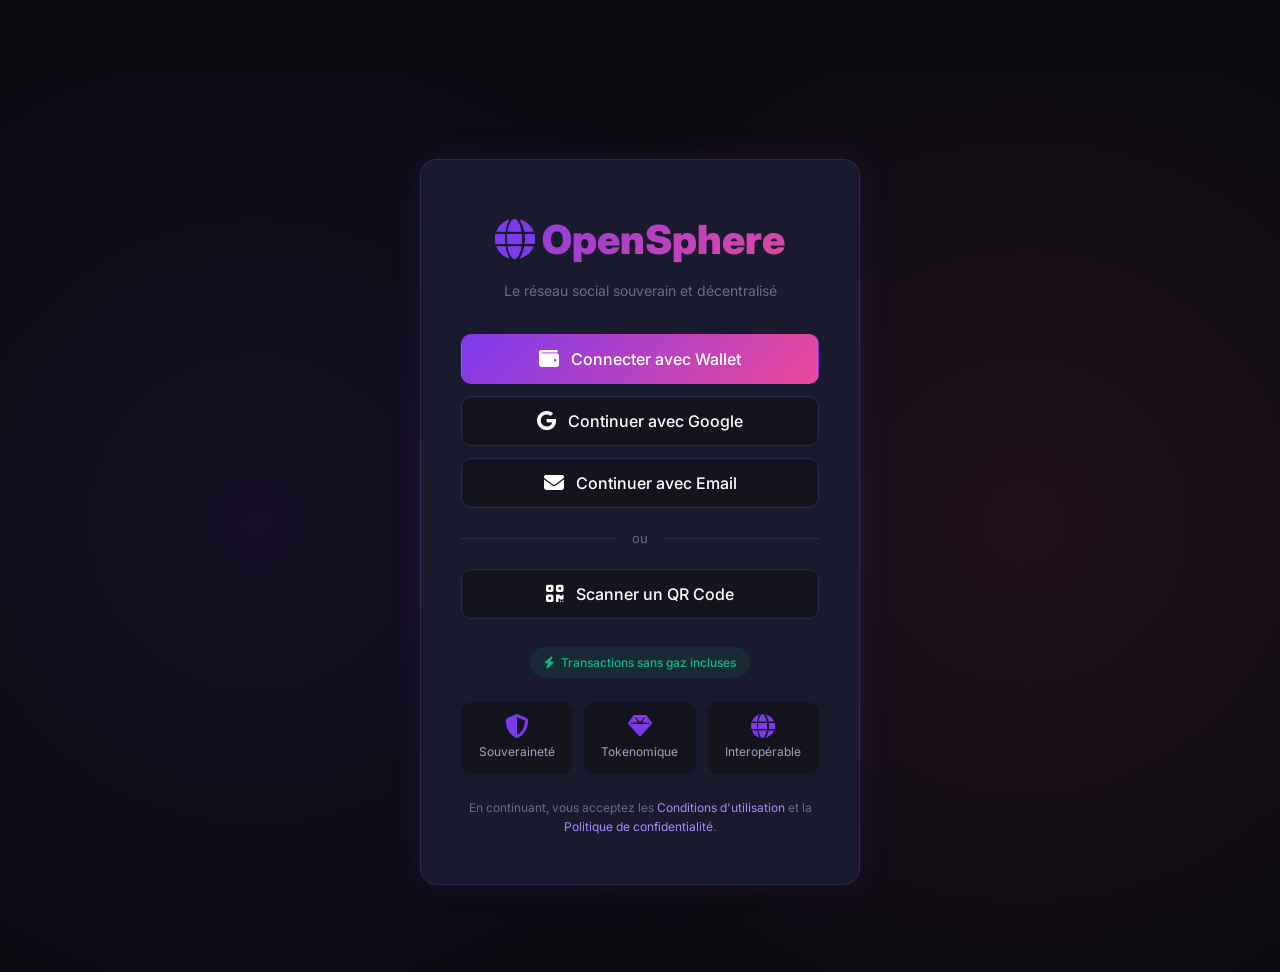
==== login.html @ 9bce2aa5 "Initial commit - OpenSphere Frontend" ====
<!DOCTYPE html>
<html lang="fr">
<head>
    <meta charset="UTF-8" />
    <meta name="viewport" content="width=device-width, initial-scale=1.0" />
    <title>Connexion - OpenSphere</title>
    <link rel="icon" href="data:image/svg+xml,<svg xmlns='http://www.w3.org/2000/svg' viewBox='0 0 100 100'><text y='.9em' font-size='90'>🌐</text></svg>" />
    <link rel="stylesheet" href="css/style.css" />
    <link rel="preconnect" href="https://fonts.googleapis.com" />
    <link rel="preconnect" href="https://fonts.gstatic.com" crossorigin />
    <link href="https://fonts.googleapis.com/css2?family=Inter:wght@300;400;500;600;700;800;900&display=swap" rel="stylesheet" />
    <link rel="stylesheet" href="https://cdnjs.cloudflare.com/ajax/libs/font-awesome/6.5.1/css/all.min.css" />
    <style>
        .login-page {
            min-height: 100vh;
            display: flex;
            align-items: center;
            justify-content: center;
            background: var(--bg-primary);
            padding: 20px;
            background-image: radial-gradient(circle at 20% 50%, rgba(124,58,237,0.1) 0%, transparent 50%),
                              radial-gradient(circle at 80% 50%, rgba(236,72,153,0.1) 0%, transparent 50%);
        }
        .login-container {
            background: var(--bg-card);
            border: 1px solid var(--border-color);
            border-radius: var(--radius);
            padding: 48px 40px;
            max-width: 440px;
            width: 100%;
            text-align: center;
            box-shadow: var(--shadow-glow);
        }
        .login-logo {
            font-size: 40px;
            font-weight: 900;
            background: var(--purple-gradient);
            -webkit-background-clip: text;
            -webkit-text-fill-color: transparent;
            background-clip: text;
            margin-bottom: 8px;
        }
        .login-logo i {
            -webkit-text-fill-color: initial;
            color: var(--purple-primary);
        }
        .login-subtitle {
            color: var(--text-muted);
            font-size: 14px;
            margin-bottom: 32px;
        }
        .login-btn {
            width: 100%;
            padding: 14px;
            border: 1px solid var(--border-color);
            border-radius: var(--radius-sm);
            background: var(--bg-secondary);
            color: var(--text-primary);
            font-size: 16px;
            font-weight: 500;
            cursor: pointer;
            transition: var(--transition);
            display: flex;
            align-items: center;
            justify-content: center;
            gap: 12px;
            font-family: inherit;
            margin-bottom: 12px;
        }
        .login-btn:hover {
            background: var(--bg-hover);
            border-color: var(--purple-primary);
            transform: translateY(-2px);
        }
        .login-btn.primary {
            background: var(--purple-gradient);
            border-color: transparent;
            color: white;
        }
        .login-btn.primary:hover {
            transform: translateY(-2px);
            box-shadow: 0 0 30px rgba(124, 58, 237, 0.3);
        }
        .login-btn i {
            font-size: 20px;
        }
        .login-divider {
            display: flex;
            align-items: center;
            gap: 16px;
            margin: 20px 0;
            color: var(--text-muted);
            font-size: 13px;
        }
        .login-divider::before,
        .login-divider::after {
            content: '';
            flex: 1;
            height: 1px;
            background: var(--border-color);
        }
        .login-features {
            display: grid;
            grid-template-columns: 1fr 1fr 1fr;
            gap: 12px;
            margin-top: 24px;
        }
        .login-feature {
            padding: 12px;
            background: var(--bg-secondary);
            border-radius: var(--radius-sm);
            font-size: 12px;
            color: var(--text-secondary);
            transition: var(--transition);
        }
        .login-feature:hover {
            background: var(--bg-hover);
            transform: translateY(-2px);
        }
        .login-feature i {
            display: block;
            font-size: 24px;
            margin-bottom: 4px;
            color: var(--purple-primary);
        }
        .gasless-badge {
            display: inline-flex;
            align-items: center;
            gap: 6px;
            background: rgba(16, 185, 129, 0.1);
            color: var(--green-success);
            padding: 6px 14px;
            border-radius: 50px;
            font-size: 12px;
            font-weight: 500;
            margin-top: 16px;
        }
        .login-footer {
            margin-top: 24px;
            color: var(--text-muted);
            font-size: 12px;
        }
        .login-footer a {
            color: var(--purple-light);
            text-decoration: none;
        }
        .login-footer a:hover {
            text-decoration: underline;
        }
        .wallet-connect-animation {
            display: none;
            align-items: center;
            justify-content: center;
            gap: 12px;
            padding: 12px;
            margin-top: 16px;
            background: var(--bg-secondary);
            border-radius: var(--radius-sm);
            border: 1px solid var(--purple-primary);
        }
        .wallet-connect-animation.active {
            display: flex;
        }
        .spinner {
            width: 20px;
            height: 20px;
            border: 2px solid var(--border-color);
            border-top-color: var(--purple-primary);
            border-radius: 50%;
            animation: spin 0.8s linear infinite;
        }
        @keyframes spin {
            to { transform: rotate(360deg); }
        }
    </style>
</head>
<body>
    <div class="login-page">
        <div class="login-container">
            <div class="login-logo">
                <i class="fas fa-globe"></i> OpenSphere
            </div>
            <p class="login-subtitle">Le réseau social souverain et décentralisé</p>
            
            <button class="login-btn primary" id="connectWalletBtn">
                <i class="fas fa-wallet"></i> Connecter avec Wallet
            </button>
            
            <button class="login-btn" id="googleBtn">
                <i class="fab fa-google"></i> Continuer avec Google
            </button>
            
            <button class="login-btn" id="emailBtn">
                <i class="fas fa-envelope"></i> Continuer avec Email
            </button>
            
            <div class="wallet-connect-animation" id="walletAnimation">
                <div class="spinner"></div>
                <span>Connexion en cours...</span>
            </div>
            
            <div class="login-divider">ou</div>
            
            <button class="login-btn" id="qrBtn">
                <i class="fas fa-qrcode"></i> Scanner un QR Code
            </button>
            
            <div class="gasless-badge">
                <i class="fas fa-bolt"></i> Transactions sans gaz incluses
            </div>
            
            <div class="login-features">
                <div class="login-feature">
                    <i class="fas fa-shield-alt"></i>
                    Souveraineté
                </div>
                <div class="login-feature">
                    <i class="fas fa-gem"></i>
                    Tokenomique
                </div>
                <div class="login-feature">
                    <i class="fas fa-globe"></i>
                    Interopérable
                </div>
            </div>
            
            <div class="login-footer">
                En continuant, vous acceptez les <a href="#">Conditions d'utilisation</a> et la <a href="#">Politique de confidentialité</a>.
            </div>
        </div>
    </div>
    <script src="js/utils.js"></script>
    <script>
        document.addEventListener('DOMContentLoaded', () => {
            const user = localStorage.getItem('user');
            if (user) {
                window.location.href = 'index.html';
                return;
            }

            const connectBtn = document.getElementById('connectWalletBtn');
            const walletAnimation = document.getElementById('walletAnimation');
            
            function handleLogin(method) {
                walletAnimation.classList.add('active');
                connectBtn.disabled = true;
                
                setTimeout(() => {
                    const user = {
                        id: 'user_' + Date.now(),
                        name: 'Utilisateur Web3',
                        username: 'user_' + Math.random().toString(36).slice(2, 8),
                        wallet: '0x' + Array.from({length: 40}, () => 
                            Math.floor(Math.random() * 16).toString(16)
                        ).join(''),
                        avatar: 'https://i.pravatar.cc/80?img=' + Math.floor(Math.random() * 70),
                        verified: Math.random() > 0.7,
                        followers: Math.floor(Math.random() * 1000),
                        following: Math.floor(Math.random() * 500),
                        posts: 0,
                        sphereBalance: (Math.random() * 10).toFixed(2),
                        diamondsReceived: Math.floor(Math.random() * 500),
                        reputation: Math.floor(Math.random() * 3000),
                        rank: '#' + Math.floor(Math.random() * 1000),
                        joined: new Date().toLocaleDateString('fr-FR'),
                        location: 'Paris, France',
                        bio: 'Passionné par le Web3 🚀'
                    };
                    
                    localStorage.setItem('user', JSON.stringify(user));
                    localStorage.setItem('authToken', 'simulated_token_' + Date.now());
                    
                    showToast(`Connecté avec succès ! Bienvenue ${user.name} 🎉`, 'success');
                    
                    setTimeout(() => {
                        window.location.href = 'index.html';
                    }, 500);
                }, 1500);
            }

            connectBtn.addEventListener('click', () => handleLogin('wallet'));
            document.getElementById('googleBtn').addEventListener('click', () => handleLogin('google'));
            document.getElementById('emailBtn').addEventListener('click', () => handleLogin('email'));
            document.getElementById('qrBtn').addEventListener('click', () => {
                showToast('🔍 Fonctionnalité QR Code disponible bientôt', 'info');
            });
            
            showToast('Bienvenue sur OpenSphere ! Connectez-vous pour commencer', 'info');
        });
    </script>
</body>
</html>
---- css/style.css ----
/* ===== RESET & BASE ===== */
* {
    margin: 0;
    padding: 0;
    box-sizing: border-box;
}

:root {
    --bg-primary: #0a0a0f;
    --bg-secondary: #14141e;
    --bg-card: #1a1a2e;
    --bg-hover: #252547;
    --border-color: #2a2a4a;
    --text-primary: #ffffff;
    --text-secondary: #a0a0c0;
    --text-muted: #6a6a8a;
    --purple-primary: #7c3aed;
    --purple-light: #a78bfa;
    --purple-gradient: linear-gradient(135deg, #7c3aed, #ec4899);
    --pink-primary: #ec4899;
    --green-success: #10b981;
    --red-danger: #ef4444;
    --blue-info: #3b82f6;
    --shadow-glow: 0 0 30px rgba(124, 58, 237, 0.15);
    --transition: all 0.3s cubic-bezier(0.4, 0, 0.2, 1);
    --radius: 16px;
    --radius-sm: 10px;
}

html {
    scroll-behavior: smooth;
}

body {
    font-family: 'Inter', -apple-system, BlinkMacSystemFont, sans-serif;
    background: var(--bg-primary);
    color: var(--text-primary);
    line-height: 1.6;
    min-height: 100vh;
    padding-top: 72px;
}

/* ===== SCROLLBAR ===== */
::-webkit-scrollbar {
    width: 8px;
    height: 8px;
}
::-webkit-scrollbar-track {
    background: var(--bg-secondary);
}
::-webkit-scrollbar-thumb {
    background: var(--purple-primary);
    border-radius: 10px;
}
::-webkit-scrollbar-thumb:hover {
    background: var(--purple-light);
}

/* ===== UTILITIES ===== */
.container {
    max-width: 1400px;
    margin: 0 auto;
    padding: 0 20px;
}

.online {
    color: var(--green-success);
}

/* ===== NAVIGATION ===== */
.navbar {
    position: fixed;
    top: 0;
    left: 0;
    right: 0;
    z-index: 1000;
    background: rgba(10, 10, 15, 0.85);
    backdrop-filter: blur(20px);
    -webkit-backdrop-filter: blur(20px);
    border-bottom: 1px solid var(--border-color);
    padding: 0 20px;
    height: 72px;
    display: flex;
    align-items: center;
}

.nav-container {
    max-width: 1400px;
    width: 100%;
    margin: 0 auto;
    display: flex;
    align-items: center;
    justify-content: space-between;
    gap: 20px;
}

.nav-left {
    display: flex;
    align-items: center;
}

.logo {
    display: flex;
    align-items: center;
    gap: 10px;
    text-decoration: none;
    font-size: 24px;
    font-weight: 900;
    background: var(--purple-gradient);
    -webkit-background-clip: text;
    -webkit-text-fill-color: transparent;
    background-clip: text;
    transition: var(--transition);
}

.logo i {
    -webkit-text-fill-color: initial;
    color: var(--purple-primary);
    font-size: 28px;
}

.logo:hover {
    transform: scale(1.02);
}

.nav-center {
    flex: 1;
    max-width: 600px;
    margin: 0 20px;
}

.search-bar {
    display: flex;
    align-items: center;
    background: var(--bg-secondary);
    border: 1px solid var(--border-color);
    border-radius: 50px;
    padding: 8px 16px;
    transition: var(--transition);
}

.search-bar:focus-within {
    border-color: var(--purple-primary);
    box-shadow: 0 0 0 4px rgba(124, 58, 237, 0.15);
}

.search-bar i {
    color: var(--text-muted);
    font-size: 16px;
    margin-right: 12px;
}

.search-bar input {
    background: transparent;
    border: none;
    outline: none;
    color: var(--text-primary);
    font-size: 14px;
    width: 100%;
    font-family: inherit;
}

.search-bar input::placeholder {
    color: var(--text-muted);
}

.nav-right {
    display: flex;
    align-items: center;
    gap: 6px;
}

.nav-link {
    position: relative;
    display: flex;
    align-items: center;
    justify-content: center;
    width: 42px;
    height: 42px;
    border-radius: 50%;
    color: var(--text-secondary);
    text-decoration: none;
    transition: var(--transition);
    font-size: 20px;
}

.nav-link:hover {
    background: var(--bg-hover);
    color: var(--text-primary);
}

.nav-link.active {
    color: var(--purple-primary);
    background: rgba(124, 58, 237, 0.1);
}

.nav-link .badge {
    position: absolute;
    top: 4px;
    right: 4px;
    background: var(--red-danger);
    color: white;
    font-size: 10px;
    font-weight: 700;
    width: 18px;
    height: 18px;
    border-radius: 50%;
    display: flex;
    align-items: center;
    justify-content: center;
}

.btn-post {
    display: flex;
    align-items: center;
    gap: 8px;
    padding: 8px 20px;
    background: var(--purple-gradient);
    border: none;
    border-radius: 50px;
    color: white;
    font-weight: 600;
    font-size: 14px;
    cursor: pointer;
    transition: var(--transition);
    font-family: inherit;
}

.btn-post:hover {
    transform: scale(1.05);
    box-shadow: 0 0 30px rgba(124, 58, 237, 0.4);
}

.btn-post i {
    font-size: 16px;
}

.profile-avatar {
    width: 40px;
    height: 40px;
    border-radius: 50%;
    overflow: hidden;
    border: 2px solid var(--border-color);
    cursor: pointer;
    transition: var(--transition);
}

.profile-avatar:hover {
    border-color: var(--purple-primary);
}

.profile-avatar img {
    width: 100%;
    height: 100%;
    object-fit: cover;
}

.btn-logout {
    background: transparent;
    border: none;
    color: var(--text-muted);
    font-size: 18px;
    cursor: pointer;
    padding: 8px;
    border-radius: 50%;
    transition: var(--transition);
}

.btn-logout:hover {
    color: var(--red-danger);
    background: rgba(239, 68, 68, 0.1);
}

/* ===== MAIN CONTENT ===== */
.main-content {
    padding: 24px 0 60px;
}

.feed-layout {
    display: grid;
    grid-template-columns: 280px 1fr 300px;
    gap: 24px;
    align-items: start;
}

/* ===== SIDEBAR ===== */
.sidebar-card {
    background: var(--bg-card);
    border: 1px solid var(--border-color);
    border-radius: var(--radius);
    padding: 20px;
    margin-bottom: 20px;
    transition: var(--transition);
}

.sidebar-card:hover {
    border-color: rgba(124, 58, 237, 0.3);
}

.sidebar-card h4 {
    font-size: 14px;
    font-weight: 700;
    color: var(--text-secondary);
    margin-bottom: 16px;
    display: flex;
    align-items: center;
    gap: 10px;
}

.sidebar-card h4 i {
    color: var(--purple-primary);
}

/* Profile Card */
.profile-card {
    text-align: center;
    padding: 0;
    overflow: hidden;
}

.profile-cover {
    height: 80px;
    background: var(--purple-gradient);
}

.profile-info {
    padding: 0 20px 20px;
    margin-top: -30px;
}

.profile-avatar-large {
    width: 64px;
    height: 64px;
    border-radius: 50%;
    border: 3px solid var(--bg-card);
    margin-bottom: 8px;
}

.profile-info h3 {
    font-size: 18px;
    font-weight: 700;
}

.username {
    color: var(--text-muted);
    font-size: 14px;
    margin-bottom: 12px;
}

.profile-stats {
    display: flex;
    justify-content: center;
    gap: 24px;
    margin: 12px 0;
}

.profile-stats > div {
    text-align: center;
}

.stat-number {
    display: block;
    font-size: 16px;
    font-weight: 700;
    color: var(--text-primary);
}

.stat-label {
    font-size: 12px;
    color: var(--text-muted);
}

.profile-badge {
    display: inline-flex;
    align-items: center;
    gap: 6px;
    background: rgba(124, 58, 237, 0.15);
    color: var(--purple-light);
    padding: 4px 12px;
    border-radius: 50px;
    font-size: 12px;
    font-weight: 600;
    margin: 8px 0;
}

.verified-badge {
    color: var(--blue-info);
}

.profile-wallet {
    display: flex;
    align-items: center;
    justify-content: center;
    gap: 8px;
    background: var(--bg-secondary);
    padding: 8px 16px;
    border-radius: 50px;
    font-size: 13px;
    margin: 10px 0;
    font-family: monospace;
}

.profile-wallet i {
    color: var(--purple-primary);
}

.wallet-status {
    font-size: 10px;
    display: flex;
    align-items: center;
    gap: 4px;
}

.wallet-status i {
    font-size: 8px;
}

.profile-gasless {
    display: flex;
    align-items: center;
    justify-content: center;
    gap: 8px;
    background: rgba(16, 185, 129, 0.1);
    color: var(--green-success);
    padding: 6px 14px;
    border-radius: 50px;
    font-size: 12px;
    font-weight: 500;
}

/* Trending */
.trending-item {
    display: flex;
    justify-content: space-between;
    padding: 8px 0;
    border-bottom: 1px solid var(--border-color);
    cursor: pointer;
    transition: var(--transition);
}

.trending-item:hover {
    color: var(--purple-light);
}

.trending-tag {
    font-weight: 600;
}

.trending-count {
    color: var(--text-muted);
    font-size: 13px;
}

/* Communities */
.community-item {
    display: flex;
    align-items: center;
    gap: 12px;
    padding: 8px 0;
    border-bottom: 1px solid var(--border-color);
    cursor: pointer;
    transition: var(--transition);
}

.community-item:hover {
    color: var(--purple-light);
}

.community-item i {
    color: var(--purple-primary);
    width: 20px;
}

.community-members {
    margin-left: auto;
    font-size: 12px;
    color: var(--text-muted);
}

/* ===== FEED ===== */
.feed-container {
    min-width: 0;
}

/* Create Post Box */
.create-post-box {
    background: var(--bg-card);
    border: 1px solid var(--border-color);
    border-radius: var(--radius);
    padding: 16px 20px;
    margin-bottom: 24px;
    transition: var(--transition);
}

.create-post-box:focus-within {
    border-color: var(--purple-primary);
    box-shadow: var(--shadow-glow);
}

.post-input {
    width: 100%;
    background: transparent;
    border: none;
    outline: none;
    color: var(--text-primary);
    font-size: 16px;
    padding: 8px 0;
    font-family: inherit;
}

.post-input::placeholder {
    color: var(--text-muted);
}

.post-actions {
    display: flex;
    align-items: center;
    gap: 8px;
    margin-top: 12px;
    padding-top: 12px;
    border-top: 1px solid var(--border-color);
    flex-wrap: wrap;
}

.post-action-btn {
    background: transparent;
    border: none;
    color: var(--text-muted);
    padding: 8px 10px;
    border-radius: var(--radius-sm);
    cursor: pointer;
    transition: var(--transition);
    font-size: 16px;
}

.post-action-btn:hover {
    background: var(--bg-hover);
    color: var(--text-primary);
}

.privacy-selector {
    display: flex;
    gap: 4px;
    margin-left: auto;
}

.privacy-btn {
    background: transparent;
    border: none;
    color: var(--text-muted);
    padding: 6px 10px;
    border-radius: var(--radius-sm);
    cursor: pointer;
    transition: var(--transition);
    font-size: 14px;
}

.privacy-btn:hover {
    background: var(--bg-hover);
    color: var(--text-primary);
}

.privacy-btn.active {
    color: var(--purple-primary);
    background: rgba(124, 58, 237, 0.1);
}

.btn-submit-post {
    display: flex;
    align-items: center;
    gap: 8px;
    padding: 8px 20px;
    background: var(--purple-gradient);
    border: none;
    border-radius: 50px;
    color: white;
    font-weight: 600;
    font-size: 14px;
    cursor: pointer;
    transition: var(--transition);
    font-family: inherit;
}

.btn-submit-post:hover {
    transform: scale(1.05);
    box-shadow: 0 0 20px rgba(124, 58, 237, 0.3);
}

.gasless-info {
    display: flex;
    align-items: center;
    gap: 8px;
    margin-top: 10px;
    padding-top: 10px;
    border-top: 1px solid var(--border-color);
    font-size: 12px;
    color: var(--text-muted);
}

.gasless-info i {
    color: var(--green-success);
}

.gas-status {
    margin-left: auto;
    display: flex;
    align-items: center;
    gap: 4px;
    font-size: 11px;
}

.gas-status i {
    font-size: 8px;
}

/* Feed Filters */
.feed-filters {
    display: flex;
    gap: 8px;
    margin-bottom: 24px;
    flex-wrap: wrap;
}

.filter-btn {
    padding: 8px 18px;
    background: var(--bg-card);
    border: 1px solid var(--border-color);
    border-radius: 50px;
    color: var(--text-secondary);
    font-size: 14px;
    font-weight: 500;
    cursor: pointer;
    transition: var(--transition);
    font-family: inherit;
    display: flex;
    align-items: center;
    gap: 6px;
}

.filter-btn:hover {
    background: var(--bg-hover);
    color: var(--text-primary);
}

.filter-btn.active {
    background: var(--purple-gradient);
    border-color: transparent;
    color: white;
}

/* ===== POST CARD ===== */
.post-card {
    background: var(--bg-card);
    border: 1px solid var(--border-color);
    border-radius: var(--radius);
    padding: 20px;
    margin-bottom: 16px;
    transition: var(--transition);
    animation: fadeInUp 0.4s ease;
}

.post-card:hover {
    border-color: rgba(124, 58, 237, 0.3);
}

@keyframes fadeInUp {
    from {
        opacity: 0;
        transform: translateY(20px);
    }
    to {
        opacity: 1;
        transform: translateY(0);
    }
}

.post-header {
    display: flex;
    align-items: start;
    gap: 12px;
}

.post-avatar {
    width: 40px;
    height: 40px;
    border-radius: 50%;
    object-fit: cover;
    flex-shrink: 0;
}

.post-user-info {
    flex: 1;
}

.post-user-name {
    font-weight: 700;
    font-size: 15px;
    display: flex;
    align-items: center;
    gap: 6px;
}

.post-user-name .verified {
    color: var(--blue-info);
    font-size: 14px;
}

.post-username {
    color: var(--text-muted);
    font-size: 13px;
}

.post-time {
    color: var(--text-muted);
    font-size: 13px;
    margin-left: 4px;
}

.post-more-btn {
    background: transparent;
    border: none;
    color: var(--text-muted);
    cursor: pointer;
    padding: 4px 8px;
    border-radius: var(--radius-sm);
    transition: var(--transition);
}

.post-more-btn:hover {
    background: var(--bg-hover);
    color: var(--text-primary);
}

.post-content {
    margin-top: 12px;
    font-size: 15px;
    line-height: 1.7;
    white-space: pre-wrap;
}

.post-media {
    margin-top: 12px;
    border-radius: var(--radius-sm);
    overflow: hidden;
}

.post-media img,
.post-media video {
    width: 100%;
    max-height: 400px;
    object-fit: cover;
    border-radius: var(--radius-sm);
}

.post-nft-badge {
    display: inline-flex;
    align-items: center;
    gap: 6px;
    background: rgba(124, 58, 237, 0.15);
    color: var(--purple-light);
    padding: 4px 12px;
    border-radius: 50px;
    font-size: 12px;
    font-weight: 600;
    margin-top: 8px;
}

.post-actions-bar {
    display: flex;
    justify-content: space-between;
    margin-top: 16px;
    padding-top: 12px;
    border-top: 1px solid var(--border-color);
}

.post-action-group {
    display: flex;
    gap: 4px;
}

.post-action-btn-social {
    display: flex;
    align-items: center;
    gap: 6px;
    padding: 6px 12px;
    background: transparent;
    border: none;
    color: var(--text-muted);
    border-radius: var(--radius-sm);
    cursor: pointer;
    transition: var(--transition);
    font-size: 14px;
    font-family: inherit;
}

.post-action-btn-social:hover {
    background: var(--bg-hover);
    color: var(--text-primary);
}

.post-action-btn-social.liked {
    color: var(--red-danger);
}

.post-action-btn-social.liked i {
    font-weight: 900;
}

.post-action-btn-social.diamonded {
    color: var(--blue-info);
}

.post-action-btn-social .count {
    font-size: 13px;
}

/* ===== SIDEBAR RIGHT ===== */
.wallet-balance {
    display: flex;
    align-items: baseline;
    gap: 4px;
    margin: 8px 0;
}

.balance-amount {
    font-size: 28px;
    font-weight: 800;
    background: var(--purple-gradient);
    -webkit-background-clip: text;
    -webkit-text-fill-color: transparent;
    background-clip: text;
}

.balance-currency {
    font-size: 16px;
    color: var(--text-muted);
    font-weight: 600;
}

.wallet-balance-usd {
    color: var(--text-muted);
    font-size: 14px;
    margin-bottom: 12px;
}

.wallet-actions {
    display: flex;
    gap: 8px;
}

.wallet-btn {
    flex: 1;
    padding: 8px 12px;
    background: var(--bg-secondary);
    border: 1px solid var(--border-color);
    border-radius: var(--radius-sm);
    color: var(--text-secondary);
    font-size: 12px;
    font-weight: 500;
    cursor: pointer;
    transition: var(--transition);
    font-family: inherit;
    display: flex;
    align-items: center;
    justify-content: center;
    gap: 4px;
}

.wallet-btn:hover {
    background: var(--bg-hover);
    color: var(--text-primary);
    border-color: var(--purple-primary);
}

.token-reward {
    display: flex;
    align-items: center;
    gap: 12px;
    padding: 8px 0;
    border-bottom: 1px solid var(--border-color);
}

.token-reward i:first-child {
    color: var(--purple-primary);
    width: 20px;
}

.token-reward span:last-child {
    margin-left: auto;
    font-weight: 700;
    color: var(--text-primary);
}

.btn-claim {
    width: 100%;
    padding: 10px;
    background: var(--purple-gradient);
    border: none;
    border-radius: var(--radius-sm);
    color: white;
    font-weight: 600;
    cursor: pointer;
    transition: var(--transition);
    font-family: inherit;
    margin-top: 12px;
}

.btn-claim:hover {
    transform: scale(1.02);
    box-shadow: 0 0 20px rgba(124, 58, 237, 0.3);
}

.proposal-item {
    padding: 10px 0;
    border-bottom: 1px solid var(--border-color);
}

.proposal-title {
    font-size: 14px;
    font-weight: 500;
    display: block;
    margin-bottom: 8px;
}

.proposal-stats {
    display: flex;
    gap: 16px;
    font-size: 13px;
}

.vote-yes {
    color: var(--green-success);
}

.vote-no {
    color: var(--red-danger);
}

.progress-bar {
    height: 4px;
    background: var(--bg-secondary);
    border-radius: 10px;
    margin: 6px 0 10px;
    overflow: hidden;
}

.progress-fill {
    height: 100%;
    background: var(--purple-gradient);
    border-radius: 10px;
    transition: width 0.6s ease;
}

.btn-vote {
    padding: 6px 16px;
    background: var(--purple-primary);
    border: none;
    border-radius: var(--radius-sm);
    color: white;
    font-weight: 600;
    font-size: 12px;
    cursor: pointer;
    transition: var(--transition);
    font-family: inherit;
}

.btn-vote:hover {
    transform: scale(1.05);
}

/* ===== MODAL ===== */
.modal {
    display: none;
    position: fixed;
    inset: 0;
    background: rgba(0, 0, 0, 0.8);
    backdrop-filter: blur(10px);
    z-index: 2000;
    align-items: center;
    justify-content: center;
    padding: 20px;
}

.modal.active {
    display: flex;
}

.modal-content {
    background: var(--bg-secondary);
    border: 1px solid var(--border-color);
    border-radius: var(--radius);
    width: 100%;
    max-width: 600px;
    max-height: 90vh;
    overflow-y: auto;
    animation: modalIn 0.3s ease;
}

@keyframes modalIn {
    from {
        transform: scale(0.9);
        opacity: 0;
    }
    to {
        transform: scale(1);
        opacity: 1;
    }
}

.modal-header {
    display: flex;
    justify-content: space-between;
    align-items: center;
    padding: 20px 24px;
    border-bottom: 1px solid var(--border-color);
}

.modal-header h2 {
    font-size: 20px;
    display: flex;
    align-items: center;
    gap: 10px;
}

.modal-header h2 i {
    color: var(--purple-primary);
}

.modal-close {
    background: transparent;
    border: none;
    color: var(--text-muted);
    font-size: 28px;
    cursor: pointer;
    transition: var(--transition);
    line-height: 1;
}

.modal-close:hover {
    color: var(--text-primary);
}

.modal-body {
    padding: 24px;
}

.modal-post-input {
    display: flex;
    gap: 12px;
}

.modal-post-input textarea {
    flex: 1;
    background: transparent;
    border: none;
    outline: none;
    color: var(--text-primary);
    font-size: 16px;
    font-family: inherit;
    resize: vertical;
    min-height: 100px;
}

.modal-post-input textarea::placeholder {
    color: var(--text-muted);
}

.modal-media-preview {
    display: grid;
    grid-template-columns: repeat(2, 1fr);
    gap: 8px;
    margin: 12px 0;
}

.modal-media-preview img,
.modal-media-preview video {
    width: 100%;
    height: 120px;
    object-fit: cover;
    border-radius: var(--radius-sm);
}

.modal-actions {
    display: flex;
    flex-wrap: wrap;
    justify-content: space-between;
    gap: 12px;
    margin-top: 16px;
    padding-top: 16px;
    border-top: 1px solid var(--border-color);
}

.modal-media-buttons {
    display: flex;
    gap: 6px;
    flex-wrap: wrap;
}

.modal-media-btn {
    padding: 6px 14px;
    background: var(--bg-card);
    border: 1px solid var(--border-color);
    border-radius: var(--radius-sm);
    color: var(--text-secondary);
    font-size: 13px;
    cursor: pointer;
    transition: var(--transition);
    font-family: inherit;
    display: flex;
    align-items: center;
    gap: 4px;
}

.modal-media-btn:hover {
    background: var(--bg-hover);
    color: var(--text-primary);
}

.modal-privacy {
    display: flex;
    align-items: center;
    gap: 8px;
    font-size: 14px;
    color: var(--text-secondary);
}

.modal-privacy select {
    background: var(--bg-card);
    border: 1px solid var(--border-color);
    border-radius: var(--radius-sm);
    color: var(--text-primary);
    padding: 4px 10px;
    font-family: inherit;
    font-size: 13px;
    cursor: pointer;
}

.modal-gasless {
    display: flex;
    align-items: center;
    gap: 8px;
    margin-top: 12px;
    padding: 8px 14px;
    background: rgba(16, 185, 129, 0.08);
    border: 1px solid rgba(16, 185, 129, 0.2);
    border-radius: var(--radius-sm);
    font-size: 13px;
    color: var(--green-success);
}

.modal-footer {
    display: flex;
    justify-content: flex-end;
    gap: 12px;
    padding: 16px 24px;
    border-top: 1px solid var(--border-color);
}

.btn-cancel {
    padding: 10px 24px;
    background: transparent;
    border: 1px solid var(--border-color);
    border-radius: var(--radius-sm);
    color: var(--text-secondary);
    font-weight: 500;
    cursor: pointer;
    transition: var(--transition);
    font-family: inherit;
}

.btn-cancel:hover {
    background: var(--bg-hover);
    color: var(--text-primary);
}

.btn-publish {
    padding: 10px 28px;
    background: var(--purple-gradient);
    border: none;
    border-radius: var(--radius-sm);
    color: white;
    font-weight: 600;
    cursor: pointer;
    transition: var(--transition);
    font-family: inherit;
    display: flex;
    align-items: center;
    gap: 8px;
}

.btn-publish:hover {
    transform: scale(1.05);
    box-shadow: 0 0 30px rgba(124, 58, 237, 0.3);
}

/* ===== TOAST ===== */
.toast-container {
    position: fixed;
    bottom: 24px;
    right: 24px;
    z-index: 3000;
    display: flex;
    flex-direction: column;
    gap: 12px;
    max-width: 400px;
}

.toast {
    background: var(--bg-card);
    border: 1px solid var(--border-color);
    border-radius: var(--radius-sm);
    padding: 16px 20px;
    display: flex;
    align-items: center;
    gap: 12px;
    animation: slideInRight 0.4s ease;
    box-shadow: 0 10px 40px rgba(0, 0, 0, 0.5);
}

@keyframes slideInRight {
    from {
        transform: translateX(100%);
        opacity: 0;
    }
    to {
        transform: translateX(0);
        opacity: 1;
    }
}

.toast.success {
    border-left: 4px solid var(--green-success);
}

.toast.error {
    border-left: 4px solid var(--red-danger);
}

.toast.info {
    border-left: 4px solid var(--blue-info);
}

.toast i {
    font-size: 20px;
}

.toast.success i {
    color: var(--green-success);
}
.toast.error i {
    color: var(--red-danger);
}
.toast.info i {
    color: var(--blue-info);
}

.toast-message {
    flex: 1;
    font-size: 14px;
}

.toast-close {
    background: transparent;
    border: none;
    color: var(--text-muted);
    cursor: pointer;
    font-size: 18px;
    transition: var(--transition);
}

.toast-close:hover {
    color: var(--text-primary);
}

/* ===== LOAD MORE ===== */
.load-more-container {
    text-align: center;
    padding: 20px 0;
}

.btn-load-more {
    padding: 10px 32px;
    background: var(--bg-card);
    border: 1px solid var(--border-color);
    border-radius: 50px;
    color: var(--text-secondary);
    font-weight: 500;
    cursor: pointer;
    transition: var(--transition);
    font-family: inherit;
}

.btn-load-more:hover {
    background: var(--bg-hover);
    color: var(--text-primary);
    border-color: var(--purple-primary);
}

/* ===== RESPONSIVE ===== */
@media (max-width: 1200px) {
    .feed-layout {
        grid-template-columns: 1fr;
    }
    .sidebar-left,
    .sidebar-right {
        display: none;
    }
    .nav-center {
        max-width: 300px;
    }
}

@media (max-width: 1024px) {
    .sidebar-left,
    .sidebar-right {
        display: none;
    }
    .feed-layout {
        grid-template-columns: 1fr;
        max-width: 700px;
        margin: 0 auto;
    }
}

@media (max-width: 768px) {
    body {
        padding-top: 60px;
    }
    .navbar {
        padding: 0 12px;
        height: 60px;
    }
    .nav-center {
        display: none;
    }
    .btn-post span {
        display: none;
    }
    .btn-post {
        padding: 8px 14px;
    }
    .nav-link {
        width: 36px;
        height: 36px;
        font-size: 16px;
    }
    .profile-avatar {
        width: 32px;
        height: 32px;
    }
    .btn-logout {
        font-size: 16px;
        padding: 4px;
    }
    .container {
        padding: 0 12px;
    }
    .main-content {
        padding: 12px 0 40px;
    }
    .feed-filters {
        gap: 6px;
    }
    .filter-btn {
        font-size: 12px;
        padding: 6px 14px;
    }
    .post-card {
        padding: 14px;
    }
    .modal-content {
        margin: 10px;
    }
    .modal-post-input textarea {
        font-size: 14px;
    }
}

@media (max-width: 480px) {
    .post-actions {
        flex-wrap: wrap;
    }
    .privacy-selector {
        margin-left: 0;
        width: 100%;
        justify-content: flex-start;
    }
    .btn-submit-post {
        width: 100%;
        justify-content: center;
    }
    .modal-actions {
        flex-direction: column;
    }
    .modal-media-buttons {
        justify-content: center;
    }
    .modal-privacy {
        justify-content: center;
    }
    .modal-footer {
        flex-direction: column-reverse;
    }
    .btn-cancel,
    .btn-publish {
        width: 100%;
        justify-content: center;
    }
}
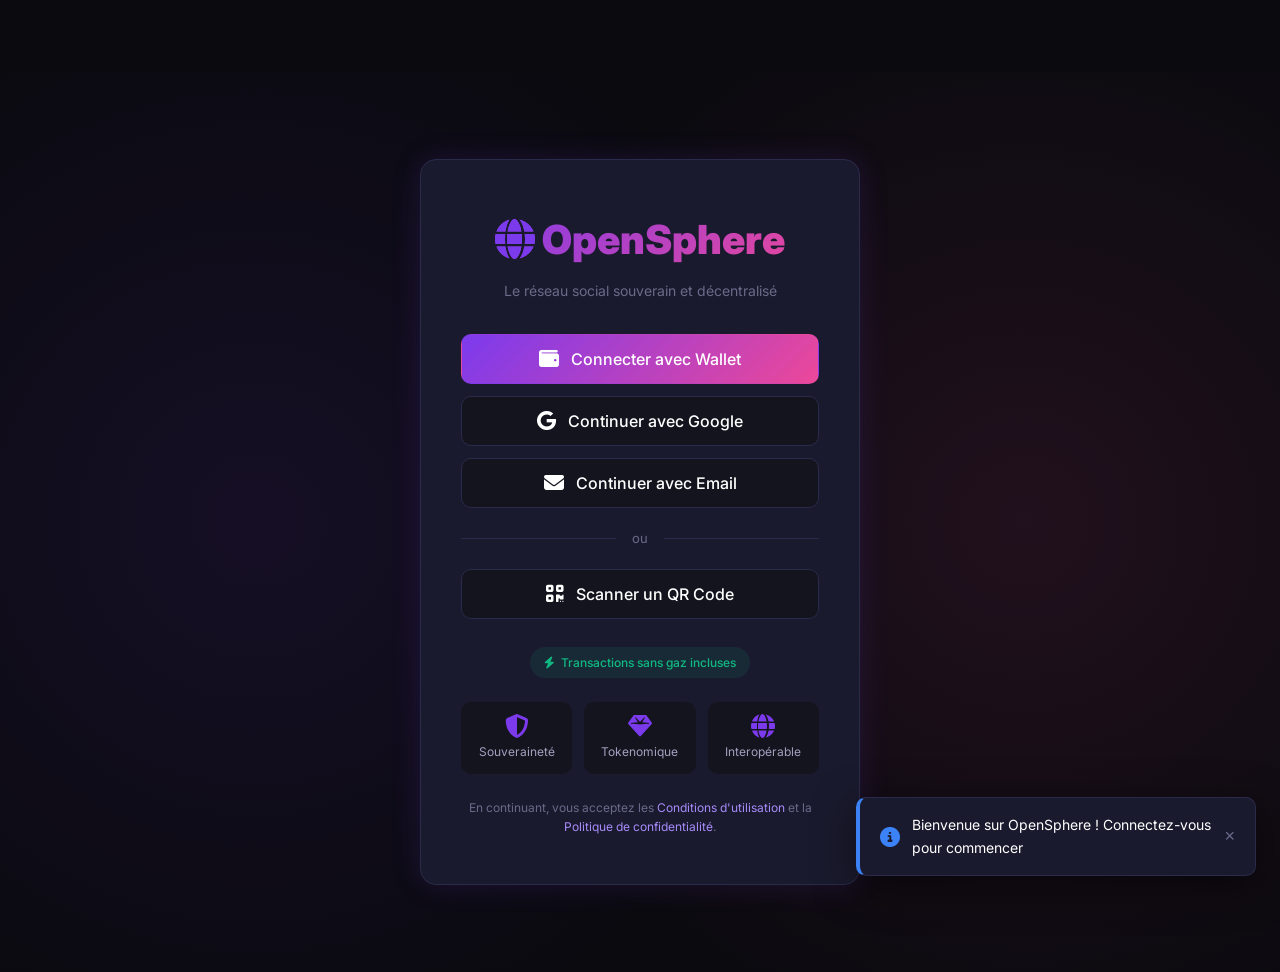
==== commit 9ab01a4c: "Fix login page redirect" ====
--- a/login.html
+++ b/login.html
@@ -232,11 +232,15 @@
     <script src="js/utils.js"></script>
     <script>
         document.addEventListener('DOMContentLoaded', () => {
-            const user = localStorage.getItem('user');
-            if (user) {
-                window.location.href = 'index.html';
-                return;
-            }
+            // ===== REDIRECTION AUTOMATIQUE SUPPRIMÉE =====
+            // La page de connexion reste affichée même si un utilisateur est dans localStorage
+            // L'utilisateur doit cliquer sur un bouton pour se connecter
+            
+            // const user = localStorage.getItem('user');
+            // if (user) {
+            //     window.location.href = 'index.html';
+            //     return;
+            // }
 
             const connectBtn = document.getElementById('connectWalletBtn');
             const walletAnimation = document.getElementById('walletAnimation');
--- a/css/style.css
+++ b/css/style.css
@@ -235,6 +235,83 @@
     font-size: 16px;
 }
 
+/* ===== BOUTON CONNEXION - NOUVEAU ===== */
+.btn-login {
+    display: flex;
+    align-items: center;
+    gap: 8px;
+    padding: 8px 18px;
+    background: var(--purple-gradient);
+    border: none;
+    border-radius: 50px;
+    color: white;
+    font-weight: 600;
+    font-size: 14px;
+    cursor: pointer;
+    transition: var(--transition);
+    text-decoration: none;
+    font-family: inherit;
+}
+
+.btn-login:hover {
+    transform: scale(1.05);
+    box-shadow: 0 0 20px rgba(124, 58, 237, 0.3);
+}
+
+/* ===== MENU UTILISATEUR CONNECTÉ - NOUVEAU ===== */
+#userMenu {
+    display: none;
+    align-items: center;
+    gap: 8px;
+}
+
+#userMenu .profile-avatar {
+    width: 36px;
+    height: 36px;
+    border-radius: 50%;
+    overflow: hidden;
+    border: 2px solid var(--border-color);
+    cursor: pointer;
+    transition: var(--transition);
+}
+
+#userMenu .profile-avatar:hover {
+    border-color: var(--purple-primary);
+}
+
+#userMenu .profile-avatar img {
+    width: 100%;
+    height: 100%;
+    object-fit: cover;
+}
+
+/* ===== BOUTON DÉCONNEXION ===== */
+.btn-logout {
+    background: transparent;
+    border: none;
+    color: var(--text-muted);
+    font-size: 18px;
+    cursor: pointer;
+    padding: 8px;
+    border-radius: 50%;
+    transition: var(--transition);
+    display: flex;
+    align-items: center;
+    justify-content: center;
+}
+
+.btn-logout:hover {
+    color: var(--red-danger);
+    background: rgba(239, 68, 68, 0.1);
+}
+
+/* ===== AUTH BUTTONS - NOUVEAU ===== */
+#authButtons {
+    display: flex;
+    align-items: center;
+    gap: 6px;
+}
+
 .profile-avatar {
     width: 40px;
     height: 40px;
@@ -253,22 +330,6 @@
     width: 100%;
     height: 100%;
     object-fit: cover;
-}
-
-.btn-logout {
-    background: transparent;
-    border: none;
-    color: var(--text-muted);
-    font-size: 18px;
-    cursor: pointer;
-    padding: 8px;
-    border-radius: 50%;
-    transition: var(--transition);
-}
-
-.btn-logout:hover {
-    color: var(--red-danger);
-    background: rgba(239, 68, 68, 0.1);
 }
 
 /* ===== MAIN CONTENT ===== */
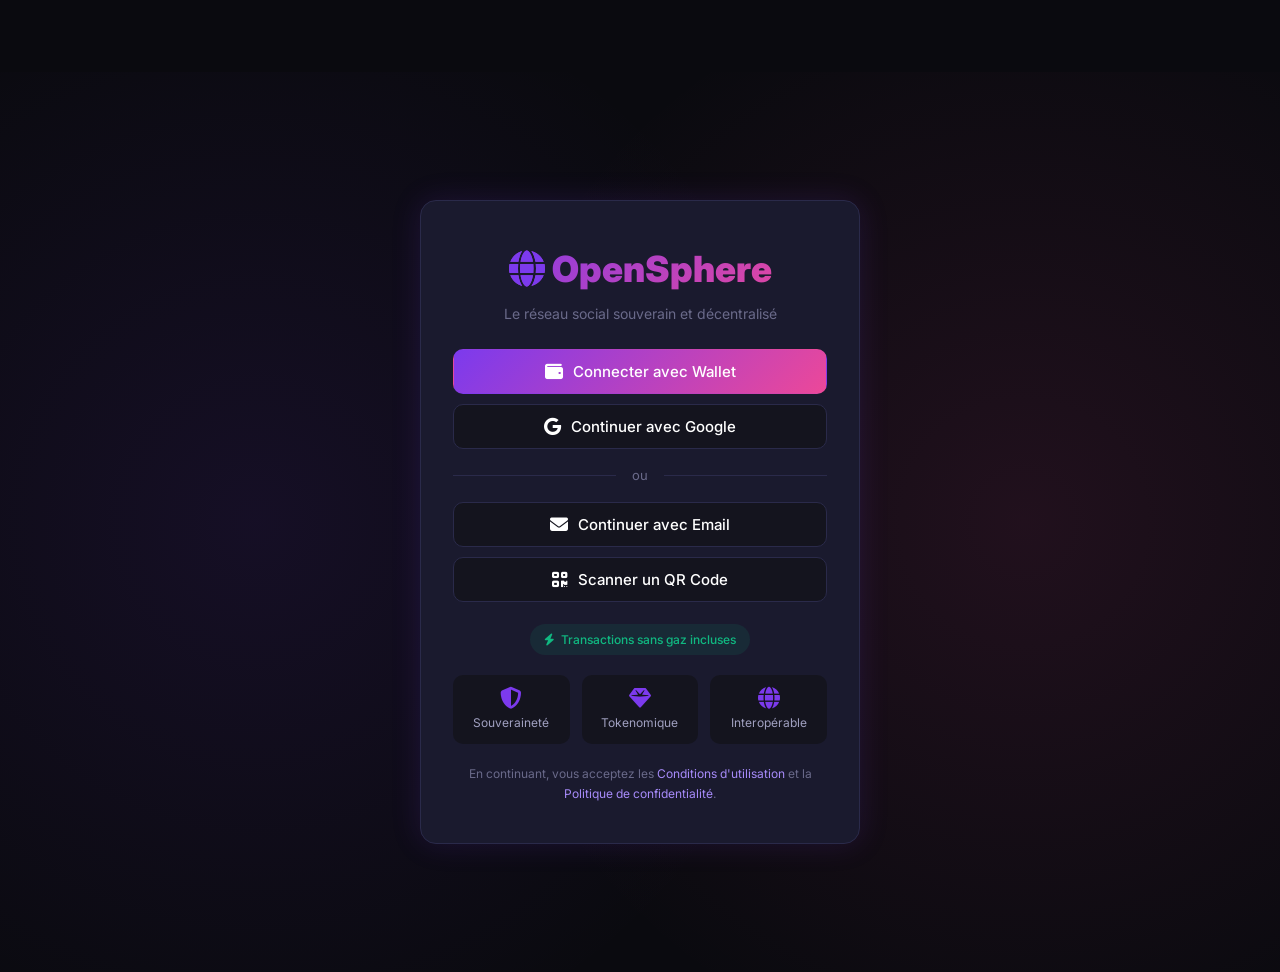
==== commit 62f89a7b: "Add full login/register forms with API" ====
--- a/login.html
+++ b/login.html
@@ -25,20 +25,20 @@
             background: var(--bg-card);
             border: 1px solid var(--border-color);
             border-radius: var(--radius);
-            padding: 48px 40px;
+            padding: 40px 32px;
             max-width: 440px;
             width: 100%;
             text-align: center;
             box-shadow: var(--shadow-glow);
         }
         .login-logo {
-            font-size: 40px;
+            font-size: 36px;
             font-weight: 900;
             background: var(--purple-gradient);
             -webkit-background-clip: text;
             -webkit-text-fill-color: transparent;
             background-clip: text;
-            margin-bottom: 8px;
+            margin-bottom: 4px;
         }
         .login-logo i {
             -webkit-text-fill-color: initial;
@@ -47,25 +47,25 @@
         .login-subtitle {
             color: var(--text-muted);
             font-size: 14px;
-            margin-bottom: 32px;
+            margin-bottom: 24px;
         }
         .login-btn {
             width: 100%;
-            padding: 14px;
+            padding: 12px;
             border: 1px solid var(--border-color);
             border-radius: var(--radius-sm);
             background: var(--bg-secondary);
             color: var(--text-primary);
-            font-size: 16px;
+            font-size: 15px;
             font-weight: 500;
             cursor: pointer;
             transition: var(--transition);
             display: flex;
             align-items: center;
             justify-content: center;
-            gap: 12px;
+            gap: 10px;
             font-family: inherit;
-            margin-bottom: 12px;
+            margin-bottom: 10px;
         }
         .login-btn:hover {
             background: var(--bg-hover);
@@ -82,13 +82,46 @@
             box-shadow: 0 0 30px rgba(124, 58, 237, 0.3);
         }
         .login-btn i {
-            font-size: 20px;
+            font-size: 18px;
+        }
+        .login-form {
+            text-align: left;
+            margin: 16px 0;
+        }
+        .login-form.hidden {
+            display: none;
+        }
+        .login-form label {
+            display: block;
+            font-size: 13px;
+            color: var(--text-secondary);
+            margin-bottom: 4px;
+        }
+        .login-form input {
+            width: 100%;
+            padding: 10px 14px;
+            border-radius: 8px;
+            border: 1px solid var(--border-color);
+            background: var(--bg-secondary);
+            color: var(--text-primary);
+            font-size: 14px;
+            font-family: inherit;
+            margin-bottom: 12px;
+            transition: var(--transition);
+        }
+        .login-form input:focus {
+            outline: none;
+            border-color: var(--purple-primary);
+            box-shadow: 0 0 0 3px rgba(124, 58, 237, 0.15);
+        }
+        .login-form input::placeholder {
+            color: var(--text-muted);
         }
         .login-divider {
             display: flex;
             align-items: center;
             gap: 16px;
-            margin: 20px 0;
+            margin: 16px 0;
             color: var(--text-muted);
             font-size: 13px;
         }
@@ -103,7 +136,7 @@
             display: grid;
             grid-template-columns: 1fr 1fr 1fr;
             gap: 12px;
-            margin-top: 24px;
+            margin-top: 20px;
         }
         .login-feature {
             padding: 12px;
@@ -119,7 +152,7 @@
         }
         .login-feature i {
             display: block;
-            font-size: 24px;
+            font-size: 22px;
             margin-bottom: 4px;
             color: var(--purple-primary);
         }
@@ -133,10 +166,10 @@
             border-radius: 50px;
             font-size: 12px;
             font-weight: 500;
-            margin-top: 16px;
+            margin-top: 12px;
         }
         .login-footer {
-            margin-top: 24px;
+            margin-top: 20px;
             color: var(--text-muted);
             font-size: 12px;
         }
@@ -172,6 +205,51 @@
         @keyframes spin {
             to { transform: rotate(360deg); }
         }
+        .toggle-form-btn {
+            background: none;
+            border: none;
+            color: var(--purple-light);
+            cursor: pointer;
+            font-size: 13px;
+            font-family: inherit;
+            padding: 4px 8px;
+            border-radius: 4px;
+            transition: var(--transition);
+        }
+        .toggle-form-btn:hover {
+            background: rgba(124, 58, 237, 0.1);
+            text-decoration: underline;
+        }
+        .form-error {
+            color: var(--red-danger);
+            font-size: 13px;
+            margin-top: 4px;
+            display: none;
+        }
+        .form-error.show {
+            display: block;
+        }
+        .form-success {
+            color: var(--green-success);
+            font-size: 13px;
+            margin-top: 4px;
+            display: none;
+        }
+        .form-success.show {
+            display: block;
+        }
+        .register-link {
+            margin-top: 12px;
+            font-size: 13px;
+            color: var(--text-muted);
+        }
+        .register-link a {
+            color: var(--purple-light);
+            text-decoration: none;
+        }
+        .register-link a:hover {
+            text-decoration: underline;
+        }
     </style>
 </head>
 <body>
@@ -181,34 +259,76 @@
                 <i class="fas fa-globe"></i> OpenSphere
             </div>
             <p class="login-subtitle">Le réseau social souverain et décentralisé</p>
-            
+
+            <!-- ===== BOUTON WALLET ===== -->
             <button class="login-btn primary" id="connectWalletBtn">
                 <i class="fas fa-wallet"></i> Connecter avec Wallet
             </button>
-            
-            <button class="login-btn" id="googleBtn">
-                <i class="fab fa-google"></i> Continuer avec Google
-            </button>
-            
-            <button class="login-btn" id="emailBtn">
-                <i class="fas fa-envelope"></i> Continuer avec Email
-            </button>
-            
+
             <div class="wallet-connect-animation" id="walletAnimation">
                 <div class="spinner"></div>
                 <span>Connexion en cours...</span>
             </div>
-            
+
+            <!-- ===== BOUTON GOOGLE ===== -->
+            <button class="login-btn" id="googleBtn">
+                <i class="fab fa-google"></i> Continuer avec Google
+            </button>
+
             <div class="login-divider">ou</div>
-            
+
+            <!-- ===== BOUTON EMAIL ===== -->
+            <button class="login-btn" id="emailToggleBtn">
+                <i class="fas fa-envelope"></i> Continuer avec Email
+            </button>
+
+            <!-- ===== FORMULAIRE EMAIL ===== -->
+            <div class="login-form hidden" id="emailForm">
+                <div style="display: flex; gap: 8px; margin-bottom: 4px;">
+                    <button class="login-btn" id="loginTab" style="flex:1; padding: 8px; font-size: 13px; margin: 0;">Connexion</button>
+                    <button class="login-btn" id="registerTab" style="flex:1; padding: 8px; font-size: 13px; margin: 0;">Inscription</button>
+                </div>
+
+                <!-- Formulaire de connexion -->
+                <div id="loginFormContent">
+                    <label>Email</label>
+                    <input type="email" id="loginEmail" placeholder="votre@email.com" value="test@test.com" />
+                    <label>Mot de passe</label>
+                    <input type="password" id="loginPassword" placeholder="Votre mot de passe" value="Password123" />
+                    <div class="form-error" id="loginError"></div>
+                    <div class="form-success" id="loginSuccess"></div>
+                    <button class="login-btn primary" id="loginSubmitBtn">
+                        <i class="fas fa-sign-in-alt"></i> Se connecter
+                    </button>
+                </div>
+
+                <!-- Formulaire d'inscription -->
+                <div id="registerFormContent" style="display: none;">
+                    <label>Nom d'utilisateur</label>
+                    <input type="text" id="registerUsername" placeholder="monpseudo" value="testuser" />
+                    <label>Email</label>
+                    <input type="email" id="registerEmail" placeholder="votre@email.com" value="test@test.com" />
+                    <label>Mot de passe</label>
+                    <input type="password" id="registerPassword" placeholder="Mot de passe (min 6 caractères)" value="Password123" />
+                    <label>Nom d'affichage</label>
+                    <input type="text" id="registerDisplayName" placeholder="Votre nom" value="Test User" />
+                    <div class="form-error" id="registerError"></div>
+                    <div class="form-success" id="registerSuccess"></div>
+                    <button class="login-btn primary" id="registerSubmitBtn">
+                        <i class="fas fa-user-plus"></i> S'inscrire
+                    </button>
+                </div>
+            </div>
+
+            <!-- ===== QR CODE ===== -->
             <button class="login-btn" id="qrBtn">
                 <i class="fas fa-qrcode"></i> Scanner un QR Code
             </button>
-            
+
             <div class="gasless-badge">
                 <i class="fas fa-bolt"></i> Transactions sans gaz incluses
             </div>
-            
+
             <div class="login-features">
                 <div class="login-feature">
                     <i class="fas fa-shield-alt"></i>
@@ -223,73 +343,233 @@
                     Interopérable
                 </div>
             </div>
-            
+
             <div class="login-footer">
                 En continuant, vous acceptez les <a href="#">Conditions d'utilisation</a> et la <a href="#">Politique de confidentialité</a>.
             </div>
         </div>
     </div>
+
     <script src="js/utils.js"></script>
     <script>
-        document.addEventListener('DOMContentLoaded', () => {
-            // ===== REDIRECTION AUTOMATIQUE SUPPRIMÉE =====
-            // La page de connexion reste affichée même si un utilisateur est dans localStorage
-            // L'utilisateur doit cliquer sur un bouton pour se connecter
-            
-            // const user = localStorage.getItem('user');
-            // if (user) {
-            //     window.location.href = 'index.html';
-            //     return;
-            // }
-
-            const connectBtn = document.getElementById('connectWalletBtn');
+        document.addEventListener('DOMContentLoaded', function() {
+            const API_URL = 'https://opensphere-backend-0f92255e67dd.herokuapp.com/api';
+
+            // ===== ÉLÉMENTS =====
+            const connectWalletBtn = document.getElementById('connectWalletBtn');
             const walletAnimation = document.getElementById('walletAnimation');
-            
-            function handleLogin(method) {
+            const googleBtn = document.getElementById('googleBtn');
+            const qrBtn = document.getElementById('qrBtn');
+            const emailToggleBtn = document.getElementById('emailToggleBtn');
+            const emailForm = document.getElementById('emailForm');
+            const loginTab = document.getElementById('loginTab');
+            const registerTab = document.getElementById('registerTab');
+            const loginFormContent = document.getElementById('loginFormContent');
+            const registerFormContent = document.getElementById('registerFormContent');
+            const loginSubmitBtn = document.getElementById('loginSubmitBtn');
+            const registerSubmitBtn = document.getElementById('registerSubmitBtn');
+            const loginEmail = document.getElementById('loginEmail');
+            const loginPassword = document.getElementById('loginPassword');
+            const registerUsername = document.getElementById('registerUsername');
+            const registerEmail = document.getElementById('registerEmail');
+            const registerPassword = document.getElementById('registerPassword');
+            const registerDisplayName = document.getElementById('registerDisplayName');
+            const loginError = document.getElementById('loginError');
+            const loginSuccess = document.getElementById('loginSuccess');
+            const registerError = document.getElementById('registerError');
+            const registerSuccess = document.getElementById('registerSuccess');
+
+            // ===== BASCLER LE FORMULAIRE EMAIL =====
+            let emailFormVisible = false;
+            emailToggleBtn.addEventListener('click', function() {
+                emailFormVisible = !emailFormVisible;
+                emailForm.classList.toggle('hidden', !emailFormVisible);
+                if (emailFormVisible) {
+                    emailToggleBtn.innerHTML = '<i class="fas fa-chevron-up"></i> Masquer le formulaire';
+                } else {
+                    emailToggleBtn.innerHTML = '<i class="fas fa-envelope"></i> Continuer avec Email';
+                }
+            });
+
+            // ===== BASCLER CONNEXION / INSCRIPTION =====
+            loginTab.addEventListener('click', function() {
+                loginFormContent.style.display = 'block';
+                registerFormContent.style.display = 'none';
+                loginTab.style.background = 'var(--purple-gradient)';
+                loginTab.style.color = 'white';
+                registerTab.style.background = 'var(--bg-secondary)';
+                registerTab.style.color = 'var(--text-secondary)';
+                loginError.classList.remove('show');
+                loginSuccess.classList.remove('show');
+            });
+
+            registerTab.addEventListener('click', function() {
+                loginFormContent.style.display = 'none';
+                registerFormContent.style.display = 'block';
+                registerTab.style.background = 'var(--purple-gradient)';
+                registerTab.style.color = 'white';
+                loginTab.style.background = 'var(--bg-secondary)';
+                loginTab.style.color = 'var(--text-secondary)';
+                registerError.classList.remove('show');
+                registerSuccess.classList.remove('show');
+            });
+
+            // ===== CONNEXION =====
+            loginSubmitBtn.addEventListener('click', async function() {
+                const email = loginEmail.value.trim();
+                const password = loginPassword.value.trim();
+
+                if (!email || !password) {
+                    loginError.textContent = 'Veuillez remplir tous les champs';
+                    loginError.classList.add('show');
+                    return;
+                }
+
+                loginError.classList.remove('show');
+                loginSuccess.classList.remove('show');
+                loginSubmitBtn.disabled = true;
+                loginSubmitBtn.innerHTML = '<i class="fas fa-spinner fa-spin"></i> Connexion...';
+
+                try {
+                    const response = await fetch(`${API_URL}/auth/login`, {
+                        method: 'POST',
+                        headers: { 'Content-Type': 'application/json' },
+                        body: JSON.stringify({ email, password })
+                    });
+                    const data = await response.json();
+
+                    if (data.success) {
+                        localStorage.setItem('authToken', data.token);
+                        localStorage.setItem('user', JSON.stringify(data.user));
+                        loginSuccess.textContent = '✅ Connecté avec succès ! Redirection...';
+                        loginSuccess.classList.add('show');
+                        setTimeout(() => {
+                            window.location.href = 'index.html';
+                        }, 500);
+                    } else {
+                        loginError.textContent = '❌ ' + data.error;
+                        loginError.classList.add('show');
+                        loginSubmitBtn.disabled = false;
+                        loginSubmitBtn.innerHTML = '<i class="fas fa-sign-in-alt"></i> Se connecter';
+                    }
+                } catch (error) {
+                    loginError.textContent = '❌ Erreur de connexion au serveur';
+                    loginError.classList.add('show');
+                    loginSubmitBtn.disabled = false;
+                    loginSubmitBtn.innerHTML = '<i class="fas fa-sign-in-alt"></i> Se connecter';
+                }
+            });
+
+            // ===== INSCRIPTION =====
+            registerSubmitBtn.addEventListener('click', async function() {
+                const username = registerUsername.value.trim();
+                const email = registerEmail.value.trim();
+                const password = registerPassword.value.trim();
+                const displayName = registerDisplayName.value.trim() || username;
+
+                if (!username || !email || !password) {
+                    registerError.textContent = 'Veuillez remplir tous les champs';
+                    registerError.classList.add('show');
+                    return;
+                }
+
+                if (password.length < 6) {
+                    registerError.textContent = 'Le mot de passe doit contenir au moins 6 caractères';
+                    registerError.classList.add('show');
+                    return;
+                }
+
+                registerError.classList.remove('show');
+                registerSuccess.classList.remove('show');
+                registerSubmitBtn.disabled = true;
+                registerSubmitBtn.innerHTML = '<i class="fas fa-spinner fa-spin"></i> Inscription...';
+
+                try {
+                    const response = await fetch(`${API_URL}/auth/register`, {
+                        method: 'POST',
+                        headers: { 'Content-Type': 'application/json' },
+                        body: JSON.stringify({ email, username, password, displayName })
+                    });
+                    const data = await response.json();
+
+                    if (data.success) {
+                        localStorage.setItem('authToken', data.token);
+                        localStorage.setItem('user', JSON.stringify(data.user));
+                        registerSuccess.textContent = '✅ Inscription réussie ! Redirection...';
+                        registerSuccess.classList.add('show');
+                        setTimeout(() => {
+                            window.location.href = 'index.html';
+                        }, 500);
+                    } else {
+                        registerError.textContent = '❌ ' + data.error;
+                        registerError.classList.add('show');
+                        registerSubmitBtn.disabled = false;
+                        registerSubmitBtn.innerHTML = '<i class="fas fa-user-plus"></i> S\'inscrire';
+                    }
+                } catch (error) {
+                    registerError.textContent = '❌ Erreur de connexion au serveur';
+                    registerError.classList.add('show');
+                    registerSubmitBtn.disabled = false;
+                    registerSubmitBtn.innerHTML = '<i class="fas fa-user-plus"></i> S\'inscrire';
+                }
+            });
+
+            // ===== WALLET =====
+            connectWalletBtn.addEventListener('click', function() {
                 walletAnimation.classList.add('active');
-                connectBtn.disabled = true;
-                
+                connectWalletBtn.disabled = true;
+
                 setTimeout(() => {
                     const user = {
                         id: 'user_' + Date.now(),
                         name: 'Utilisateur Web3',
                         username: 'user_' + Math.random().toString(36).slice(2, 8),
-                        wallet: '0x' + Array.from({length: 40}, () => 
+                        wallet: '0x' + Array.from({ length: 40 }, () =>
                             Math.floor(Math.random() * 16).toString(16)
                         ).join(''),
                         avatar: 'https://i.pravatar.cc/80?img=' + Math.floor(Math.random() * 70),
                         verified: Math.random() > 0.7,
-                        followers: Math.floor(Math.random() * 1000),
-                        following: Math.floor(Math.random() * 500),
-                        posts: 0,
                         sphereBalance: (Math.random() * 10).toFixed(2),
-                        diamondsReceived: Math.floor(Math.random() * 500),
-                        reputation: Math.floor(Math.random() * 3000),
-                        rank: '#' + Math.floor(Math.random() * 1000),
-                        joined: new Date().toLocaleDateString('fr-FR'),
-                        location: 'Paris, France',
-                        bio: 'Passionné par le Web3 🚀'
                     };
-                    
+
                     localStorage.setItem('user', JSON.stringify(user));
                     localStorage.setItem('authToken', 'simulated_token_' + Date.now());
-                    
-                    showToast(`Connecté avec succès ! Bienvenue ${user.name} 🎉`, 'success');
-                    
+
+                    showToast(`✅ Connecté avec succès ! Bienvenue ${user.name}`, 'success');
                     setTimeout(() => {
                         window.location.href = 'index.html';
                     }, 500);
                 }, 1500);
+            });
+
+            // ===== GOOGLE =====
+            googleBtn.addEventListener('click', function() {
+                showToast('🔐 Connexion Google bientôt disponible', 'info');
+            });
+
+            // ===== QR CODE =====
+            qrBtn.addEventListener('click', function() {
+                showToast('📱 QR Code bientôt disponible', 'info');
+            });
+
+            // ===== ENTER POUR SOUMETTRE =====
+            loginPassword.addEventListener('keydown', function(e) {
+                if (e.key === 'Enter') loginSubmitBtn.click();
+            });
+            registerPassword.addEventListener('keydown', function(e) {
+                if (e.key === 'Enter') registerSubmitBtn.click();
+            });
+
+            // ===== VÉRIFIER SI DÉJÀ CONNECTÉ =====
+            const user = localStorage.getItem('user');
+            if (user) {
+                try {
+                    const userData = JSON.parse(user);
+                    if (userData.id) {
+                        window.location.href = 'index.html';
+                    }
+                } catch (e) {}
             }
-
-            connectBtn.addEventListener('click', () => handleLogin('wallet'));
-            document.getElementById('googleBtn').addEventListener('click', () => handleLogin('google'));
-            document.getElementById('emailBtn').addEventListener('click', () => handleLogin('email'));
-            document.getElementById('qrBtn').addEventListener('click', () => {
-                showToast('🔍 Fonctionnalité QR Code disponible bientôt', 'info');
-            });
-            
-            showToast('Bienvenue sur OpenSphere ! Connectez-vous pour commencer', 'info');
         });
     </script>
 </body>
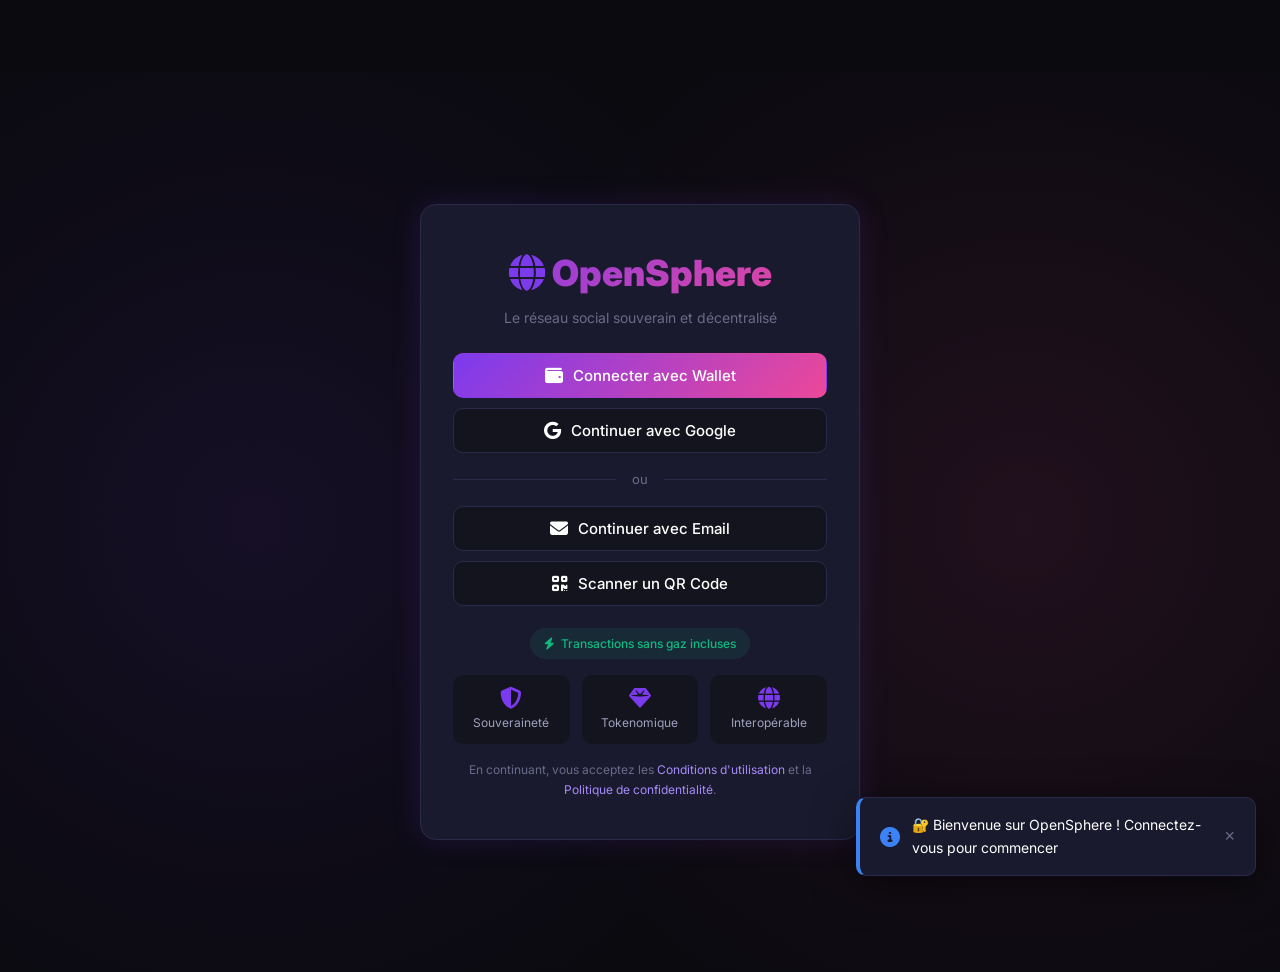
==== commit 125b1cc3: "Add complete login page with all connection methods" ====
--- a/login.html
+++ b/login.html
@@ -30,6 +30,15 @@
             width: 100%;
             text-align: center;
             box-shadow: var(--shadow-glow);
+            max-height: 95vh;
+            overflow-y: auto;
+        }
+        .login-container::-webkit-scrollbar {
+            width: 4px;
+        }
+        .login-container::-webkit-scrollbar-thumb {
+            background: var(--purple-primary);
+            border-radius: 10px;
         }
         .login-logo {
             font-size: 36px;
@@ -81,6 +90,11 @@
             transform: translateY(-2px);
             box-shadow: 0 0 30px rgba(124, 58, 237, 0.3);
         }
+        .login-btn:disabled {
+            opacity: 0.6;
+            cursor: not-allowed;
+            transform: none !important;
+        }
         .login-btn i {
             font-size: 18px;
         }
@@ -136,7 +150,7 @@
             display: grid;
             grid-template-columns: 1fr 1fr 1fr;
             gap: 12px;
-            margin-top: 20px;
+            margin-top: 16px;
         }
         .login-feature {
             padding: 12px;
@@ -169,7 +183,7 @@
             margin-top: 12px;
         }
         .login-footer {
-            margin-top: 20px;
+            margin-top: 16px;
             color: var(--text-muted);
             font-size: 12px;
         }
@@ -186,7 +200,7 @@
             justify-content: center;
             gap: 12px;
             padding: 12px;
-            margin-top: 16px;
+            margin-top: 12px;
             background: var(--bg-secondary);
             border-radius: var(--radius-sm);
             border: 1px solid var(--purple-primary);
@@ -250,6 +264,49 @@
         .register-link a:hover {
             text-decoration: underline;
         }
+        .btn-group {
+            display: flex;
+            gap: 8px;
+            margin-bottom: 4px;
+        }
+        .btn-group .login-btn {
+            flex: 1;
+            padding: 8px;
+            font-size: 13px;
+            margin: 0;
+        }
+        .btn-group .login-btn.active-tab {
+            background: var(--purple-gradient);
+            color: white;
+            border-color: transparent;
+        }
+        .qr-container {
+            display: none;
+            margin: 16px 0;
+            padding: 16px;
+            background: white;
+            border-radius: var(--radius-sm);
+        }
+        .qr-container.active {
+            display: block;
+        }
+        .qr-container img {
+            width: 150px;
+            height: 150px;
+            margin: 0 auto;
+            display: block;
+        }
+        .qr-container p {
+            color: var(--text-secondary);
+            font-size: 13px;
+            text-align: center;
+            margin-top: 8px;
+        }
+        @media (max-width: 480px) {
+            .login-container {
+                padding: 24px 16px;
+            }
+        }
     </style>
 </head>
 <body>
@@ -260,7 +317,7 @@
             </div>
             <p class="login-subtitle">Le réseau social souverain et décentralisé</p>
 
-            <!-- ===== BOUTON WALLET ===== -->
+            <!-- ===== 1. WALLET (MetaMask) ===== -->
             <button class="login-btn primary" id="connectWalletBtn">
                 <i class="fas fa-wallet"></i> Connecter avec Wallet
             </button>
@@ -270,23 +327,23 @@
                 <span>Connexion en cours...</span>
             </div>
 
-            <!-- ===== BOUTON GOOGLE ===== -->
+            <!-- ===== 2. GOOGLE (OAuth) ===== -->
             <button class="login-btn" id="googleBtn">
                 <i class="fab fa-google"></i> Continuer avec Google
             </button>
 
             <div class="login-divider">ou</div>
 
-            <!-- ===== BOUTON EMAIL ===== -->
+            <!-- ===== 3. EMAIL ===== -->
             <button class="login-btn" id="emailToggleBtn">
                 <i class="fas fa-envelope"></i> Continuer avec Email
             </button>
 
             <!-- ===== FORMULAIRE EMAIL ===== -->
             <div class="login-form hidden" id="emailForm">
-                <div style="display: flex; gap: 8px; margin-bottom: 4px;">
-                    <button class="login-btn" id="loginTab" style="flex:1; padding: 8px; font-size: 13px; margin: 0;">Connexion</button>
-                    <button class="login-btn" id="registerTab" style="flex:1; padding: 8px; font-size: 13px; margin: 0;">Inscription</button>
+                <div class="btn-group">
+                    <button class="login-btn active-tab" id="loginTab">Connexion</button>
+                    <button class="login-btn" id="registerTab">Inscription</button>
                 </div>
 
                 <!-- Formulaire de connexion -->
@@ -320,10 +377,15 @@
                 </div>
             </div>
 
-            <!-- ===== QR CODE ===== -->
+            <!-- ===== 4. QR CODE ===== -->
             <button class="login-btn" id="qrBtn">
                 <i class="fas fa-qrcode"></i> Scanner un QR Code
             </button>
+
+            <div class="qr-container" id="qrContainer">
+                <img id="qrImage" src="" alt="QR Code" />
+                <p>Scannez ce QR Code avec votre application wallet mobile</p>
+            </div>
 
             <div class="gasless-badge">
                 <i class="fas fa-bolt"></i> Transactions sans gaz incluses
@@ -360,6 +422,8 @@
             const walletAnimation = document.getElementById('walletAnimation');
             const googleBtn = document.getElementById('googleBtn');
             const qrBtn = document.getElementById('qrBtn');
+            const qrContainer = document.getElementById('qrContainer');
+            const qrImage = document.getElementById('qrImage');
             const emailToggleBtn = document.getElementById('emailToggleBtn');
             const emailForm = document.getElementById('emailForm');
             const loginTab = document.getElementById('loginTab');
@@ -379,26 +443,93 @@
             const registerError = document.getElementById('registerError');
             const registerSuccess = document.getElementById('registerSuccess');
 
-            // ===== BASCLER LE FORMULAIRE EMAIL =====
+            // ============================================================
+            // 1. WALLET (MetaMask)
+            // ============================================================
+            connectWalletBtn.addEventListener('click', async function() {
+                // Vérifier si MetaMask est installé
+                if (typeof window.ethereum === 'undefined') {
+                    showToast('❌ MetaMask non installé. Téléchargez-le sur metamask.io', 'error');
+                    return;
+                }
+
+                walletAnimation.classList.add('active');
+                connectWalletBtn.disabled = true;
+                connectWalletBtn.innerHTML = '<i class="fas fa-spinner fa-spin"></i> Connexion...';
+
+                try {
+                    // Demander la connexion à MetaMask
+                    const accounts = await window.ethereum.request({
+                        method: 'eth_requestAccounts'
+                    });
+                    const walletAddress = accounts[0];
+
+                    // Appeler le backend
+                    const response = await fetch(`${API_URL}/auth/wallet`, {
+                        method: 'POST',
+                        headers: { 'Content-Type': 'application/json' },
+                        body: JSON.stringify({ walletAddress })
+                    });
+                    const data = await response.json();
+
+                    if (data.success) {
+                        localStorage.setItem('authToken', data.token);
+                        localStorage.setItem('user', JSON.stringify(data.user));
+                        showToast('✅ Wallet connecté avec succès !', 'success');
+                        setTimeout(() => {
+                            window.location.href = 'index.html';
+                        }, 500);
+                    } else {
+                        showToast('❌ ' + data.error, 'error');
+                        walletAnimation.classList.remove('active');
+                        connectWalletBtn.disabled = false;
+                        connectWalletBtn.innerHTML = '<i class="fas fa-wallet"></i> Connecter avec Wallet';
+                    }
+                } catch (error) {
+                    if (error.code === 4001) {
+                        showToast('❌ Connexion annulée par l\'utilisateur', 'error');
+                    } else {
+                        showToast('❌ Erreur wallet: ' + error.message, 'error');
+                    }
+                    walletAnimation.classList.remove('active');
+                    connectWalletBtn.disabled = false;
+                    connectWalletBtn.innerHTML = '<i class="fas fa-wallet"></i> Connecter avec Wallet';
+                }
+            });
+
+            // Écouter les changements de compte MetaMask
+            if (typeof window.ethereum !== 'undefined') {
+                window.ethereum.on('accountsChanged', function(accounts) {
+                    console.log('🔑 Compte MetaMask changé:', accounts);
+                });
+            }
+
+            // ============================================================
+            // 2. GOOGLE (OAuth)
+            // ============================================================
+            googleBtn.addEventListener('click', function() {
+                // Rediriger vers le backend pour OAuth Google
+                window.location.href = `${API_URL}/auth/google`;
+            });
+
+            // ============================================================
+            // 3. EMAIL (Connexion/Inscription)
+            // ============================================================
             let emailFormVisible = false;
             emailToggleBtn.addEventListener('click', function() {
                 emailFormVisible = !emailFormVisible;
                 emailForm.classList.toggle('hidden', !emailFormVisible);
-                if (emailFormVisible) {
-                    emailToggleBtn.innerHTML = '<i class="fas fa-chevron-up"></i> Masquer le formulaire';
-                } else {
-                    emailToggleBtn.innerHTML = '<i class="fas fa-envelope"></i> Continuer avec Email';
-                }
-            });
-
-            // ===== BASCLER CONNEXION / INSCRIPTION =====
+                emailToggleBtn.innerHTML = emailFormVisible ?
+                    '<i class="fas fa-chevron-up"></i> Masquer le formulaire' :
+                    '<i class="fas fa-envelope"></i> Continuer avec Email';
+            });
+
+            // Basculer entre Connexion et Inscription
             loginTab.addEventListener('click', function() {
                 loginFormContent.style.display = 'block';
                 registerFormContent.style.display = 'none';
-                loginTab.style.background = 'var(--purple-gradient)';
-                loginTab.style.color = 'white';
-                registerTab.style.background = 'var(--bg-secondary)';
-                registerTab.style.color = 'var(--text-secondary)';
+                loginTab.classList.add('active-tab');
+                registerTab.classList.remove('active-tab');
                 loginError.classList.remove('show');
                 loginSuccess.classList.remove('show');
             });
@@ -406,15 +537,13 @@
             registerTab.addEventListener('click', function() {
                 loginFormContent.style.display = 'none';
                 registerFormContent.style.display = 'block';
-                registerTab.style.background = 'var(--purple-gradient)';
-                registerTab.style.color = 'white';
-                loginTab.style.background = 'var(--bg-secondary)';
-                loginTab.style.color = 'var(--text-secondary)';
+                registerTab.classList.add('active-tab');
+                loginTab.classList.remove('active-tab');
                 registerError.classList.remove('show');
                 registerSuccess.classList.remove('show');
             });
 
-            // ===== CONNEXION =====
+            // Connexion Email
             loginSubmitBtn.addEventListener('click', async function() {
                 const email = loginEmail.value.trim();
                 const password = loginPassword.value.trim();
@@ -460,7 +589,7 @@
                 }
             });
 
-            // ===== INSCRIPTION =====
+            // Inscription
             registerSubmitBtn.addEventListener('click', async function() {
                 const username = registerUsername.value.trim();
                 const email = registerEmail.value.trim();
@@ -514,45 +643,7 @@
                 }
             });
 
-            // ===== WALLET =====
-            connectWalletBtn.addEventListener('click', function() {
-                walletAnimation.classList.add('active');
-                connectWalletBtn.disabled = true;
-
-                setTimeout(() => {
-                    const user = {
-                        id: 'user_' + Date.now(),
-                        name: 'Utilisateur Web3',
-                        username: 'user_' + Math.random().toString(36).slice(2, 8),
-                        wallet: '0x' + Array.from({ length: 40 }, () =>
-                            Math.floor(Math.random() * 16).toString(16)
-                        ).join(''),
-                        avatar: 'https://i.pravatar.cc/80?img=' + Math.floor(Math.random() * 70),
-                        verified: Math.random() > 0.7,
-                        sphereBalance: (Math.random() * 10).toFixed(2),
-                    };
-
-                    localStorage.setItem('user', JSON.stringify(user));
-                    localStorage.setItem('authToken', 'simulated_token_' + Date.now());
-
-                    showToast(`✅ Connecté avec succès ! Bienvenue ${user.name}`, 'success');
-                    setTimeout(() => {
-                        window.location.href = 'index.html';
-                    }, 500);
-                }, 1500);
-            });
-
-            // ===== GOOGLE =====
-            googleBtn.addEventListener('click', function() {
-                showToast('🔐 Connexion Google bientôt disponible', 'info');
-            });
-
-            // ===== QR CODE =====
-            qrBtn.addEventListener('click', function() {
-                showToast('📱 QR Code bientôt disponible', 'info');
-            });
-
-            // ===== ENTER POUR SOUMETTRE =====
+            // Enter pour soumettre
             loginPassword.addEventListener('keydown', function(e) {
                 if (e.key === 'Enter') loginSubmitBtn.click();
             });
@@ -560,7 +651,38 @@
                 if (e.key === 'Enter') registerSubmitBtn.click();
             });
 
-            // ===== VÉRIFIER SI DÉJÀ CONNECTÉ =====
+            // ============================================================
+            // 4. QR CODE
+            // ============================================================
+            let qrVisible = false;
+            qrBtn.addEventListener('click', function() {
+                qrVisible = !qrVisible;
+                qrContainer.classList.toggle('active', qrVisible);
+
+                if (qrVisible) {
+                    // Générer un QR Code (simulé - à remplacer par une vraie librairie)
+                    // Dans la vraie vie, on utiliserait une librairie comme qrcode.js
+                    const sessionId = 'session_' + Date.now() + '_' + Math.random().toString(36).slice(2, 6);
+                    const qrData = {
+                        type: 'wallet_connect',
+                        sessionId: sessionId,
+                        callback: `${API_URL}/auth/wallet/connect`,
+                        app: 'OpenSphere'
+                    };
+                    
+                    // Simuler un QR Code (pour l'instant, afficher un message)
+                    qrImage.src = 'https://api.qrserver.com/v1/create-qr-code/?size=200x200&data=' + 
+                        encodeURIComponent(JSON.stringify(qrData));
+                    qrContainer.querySelector('p').textContent = 
+                        '📱 Scannez ce QR Code avec votre wallet mobile pour vous connecter';
+                    
+                    showToast('📱 QR Code généré ! Scannez-le avec votre wallet', 'info');
+                }
+            });
+
+            // ============================================================
+            // VÉRIFIER SI DÉJÀ CONNECTÉ
+            // ============================================================
             const user = localStorage.getItem('user');
             if (user) {
                 try {
@@ -570,6 +692,13 @@
                     }
                 } catch (e) {}
             }
+
+            // ============================================================
+            // MESSAGE DE BIENVENUE
+            // ============================================================
+            setTimeout(function() {
+                showToast('🔐 Bienvenue sur OpenSphere ! Connectez-vous pour commencer', 'info');
+            }, 300);
         });
     </script>
 </body>
